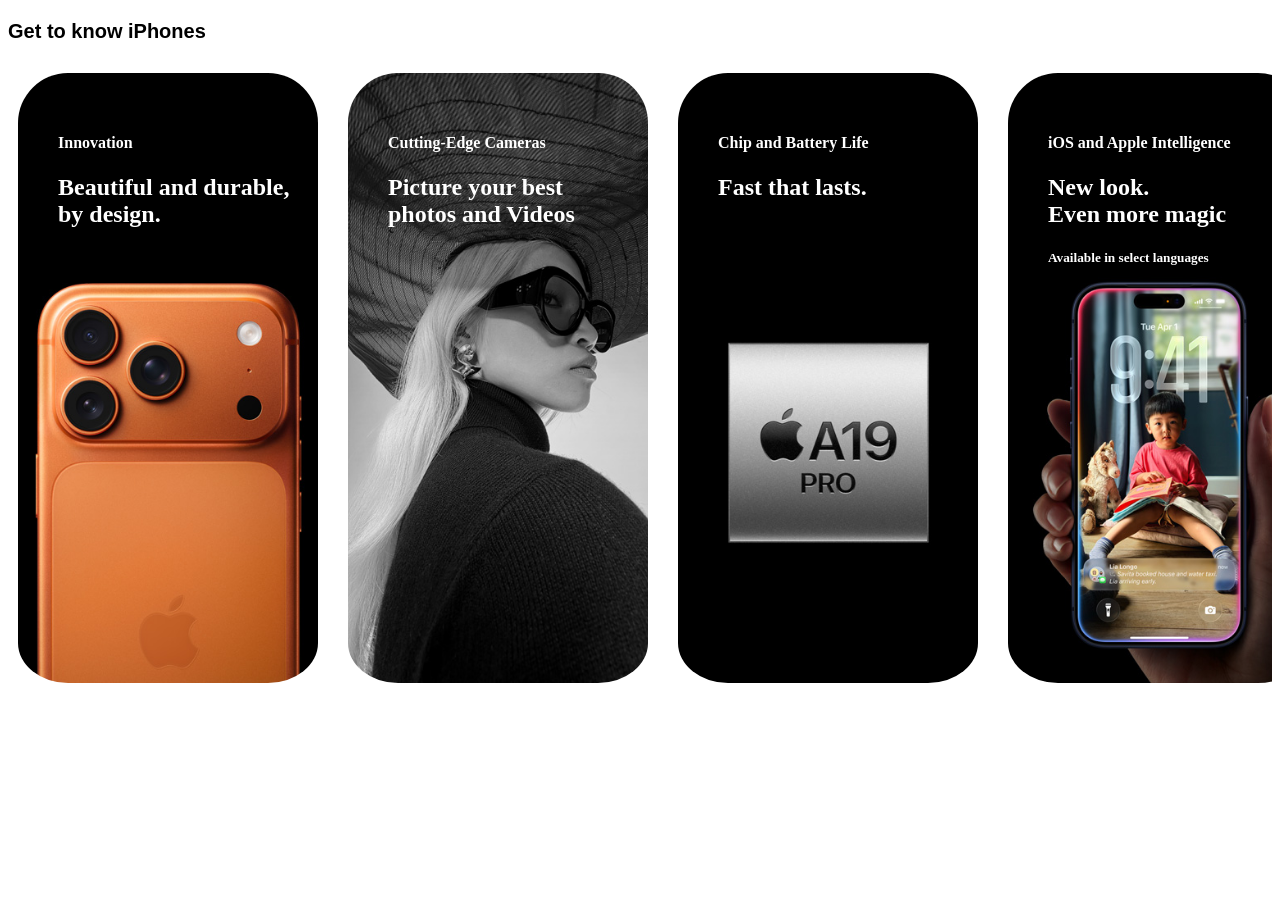
==== iphone.html @ 5aed3d46 "iPhone page done" ====
<!DOCTYPE html>
<html lang="en">
  <head>
    <meta charset="UTF-8" />
    <meta name="viewport" content="width=device-width, initial-scale=1.0" />
    <title>iPhone — Apple Nigeria</title>

    <!-- ⚠️ DO NOT TOUCH — Tech Lead manages this -->
    <link rel="stylesheet" href="base.css" />
    <link rel="stylesheet" href="navbar.css" />
    <link rel="stylesheet" href="iphone-hero.css" />
    <link rel="stylesheet" href="iphone-models.css" />
    <link rel="stylesheet" href="iphone-features.css" />
    <link rel="stylesheet" href="footer.css" />
    <link rel="stylesheet" href="iphone-grid(simon).css">
  </head>
  <body>

    <!-- ================================================
      DEV 1 — NAVBAR - Wisdom
      HTML: here inside <header class="navbar">
      CSS:  navbar.css
      NOTE: Copy your finished HTML from index.html
    ================================================ -->
    <header class="navbar">
      <!-- DEV 1 PUT YOUR HTML HERE -->
    </header>


    <main>

      <!-- ================================================
        DEV 2 — IPHONE HERO - Joshua
        HTML: here inside <section class="iphone-hero">
        CSS:  iphone-hero.css
        NOTE: iPhone title, product image, buy/learn more CTA
      ================================================ -->
      <section class="iphone-hero">
        <!-- DEV 2 PUT YOUR HTML HERE -->
      </section>


      <!-- ================================================
        DEV 3 — IPHONE MODELS - Jerrie
        HTML: here inside <section class="iphone-models">
        CSS:  iphone-models.css
        NOTE: iPhone 16, 16 Plus, 16 Pro, 16 Pro Max cards
      ================================================ -->
      <section class="iphone-models">
        <!-- DEV 3 PUT YOUR HTML HERE -->
      </section>


      <!-- ================================================
        DEV 4 — IPHONE FEATURES - Simon
        HTML: here inside <section class="iphone-features">
        CSS:  iphone-features.css
        NOTE: Camera, A18 chip, battery life highlights
      ================================================ -->
      <!-- <section class="iphone-features"> -->
        <!-- DEV 4 PUT YOUR HTML HERE -->
           <p>Get to know iPhones</p>
    <div class="grid-container">

        <section class="iphone-section">
          
             <div class="card black">
        <div class="text">
          <h4>Innovation</h4>
          <h2>Beautiful and durable,<br>by design.</h2>
        </div>
        <img src="image/iphone 17.jpg">
        </div>
        <!-- card 2 -->
         <div class="card image-card">
            <div class="text-overlay">
                <h4>Cutting-Edge Cameras</h4>
                <h2>Picture your best <br> photos and Videos</h2>
            </div>
            <img src="image/camera__f389jji00bee_large.jpg" alt="photo">
         </div>
         <!-- card 3 -->
          <div class="card-black">
            <div class="text">
            <h4>Chip and Battery Life</h4>
            <h2>Fast that lasts.</h2>
            </div>
            <img src="image/chip__6hy1uruuluaa_large.jpg" alt="photo">
          </div>
          <!-- card 4 -->
           <div class="ios">
            <div class="text">
                <h4>iOS and Apple Intelligence</h4>
                <h2>New look.<br>Even more magic</h2>
                <h5>Available in select languages</h5>
            </div>
            <img src="image/ios__02vczxaa3siu_large.jpg" alt="photo">
           </div>
           <!-- card 5 -->
            <div class="env">
                <div class="text">
                    <h4>Environment</h4>
                    <h2> Designed with the<br>earth in mind.</h2>
                </div>
                <img src="image/environment__ct6r1r1bigsy_large.jpg" alt="photo">
            </div>
            <!-- card 6 -->
             <div class="privacy">
                <div class="text">
                    <h4>Privacy</h4>
                    <h2>Your data.<br>Just where you want it.</h2>
                </div>
                <img src="image/privacy__dd7zepyil6gm_large.jpg" alt="photo">
             </div>
        </section>
      <!-- </section> -->

    </main>


    <!-- ================================================
      DEV 5 — FOOTER - Abdul
      HTML: here inside <footer class="footer">
      CSS:  footer.css
      NOTE: Copy your finished HTML from index.html
    ================================================ -->
    <footer class="footer">
      <!-- DEV 5 PUT YOUR HTML HERE -->
    </footer>

  </body>
</html>
---- iphone-grid(simon).css ----
.iphone-section {
  display: grid;
  grid-auto-flow: column;
  grid-auto-columns: 300px;
  gap: 30px;
  padding: 10px;
  overflow-x: auto;
}


img {
    display: grid;
    border: 50px;
    border-radius: 50px;
    padding-bottom: 10px;

}
.card,
.card-black,
.image-card,
.ios,
.env,
.privacy {
  position: relative;   
  border-radius: 30px;
  overflow: hidden;
}

.card img,
.card-black img,
.image-card img,
.ios img,
.env img,
.privacy img {
  width: 100%;
  height: 100%;
  object-fit: cover;
  display: block;
}

.text,
.text-overlay {
  position: absolute;
  top: 40px;
  left: 40px;
  color: white;   
  z-index: 2;
}
p {
  font-family: 'Segoe UI', Tahoma, Geneva, Verdana, sans-serif;
  font-weight: bolder;
  font-size: 20px;
}
.A{
  border-radius: 0%;
  height: 500px;
  width: 450px;
  display: grid;
 
}
button{
  background-color: blue;
  color: white;
  border-radius: 10px;
  /* padding-right: 10px; */
  /* padding-left: 10px; */
}
button:hover{
  color:white;
  background-color: red;
  cursor: pointer;
}


.iphone {
  display: grid;
  grid-template-columns: repeat(2, 1fr);
  gap: 20px;
  padding: 20px;
  background: #f5f5f7;
}
.write-up {
  background: black;
  color: #fff;
  text-align: center;
  padding: 60px 20px 0;
  display: flex;
  flex-direction: column;
  justify-content: space-between;
  min-height: 500px;
  overflow: hidden;
}


.write-up h1 {
  font-size: 38px;
  font-weight: 600;
  margin-bottom: 10px;
}


.write-up p {
  font-size: 18px;
  color: white;
  margin-bottom: 20px;
}


.write-up button {
  background: blue;
  color:white;
  border: none;
  /* padding: 10px 10px; */
  border-radius: 25px;
  font-size: 15px;
  cursor: pointer;
  /* margin-bottom: 30px; */
}

.write-up button:hover {
  background: #005bb5;
}


.A {
  width: 100%;
  object-fit: contain;
}
.C{
  display: grid;
  grid-template-columns: repeat(2, 1fr);
  gap: 20px;
  /* padding: 20px; */
  background: white;
  border-radius: 0%;
  background-color: white;
}
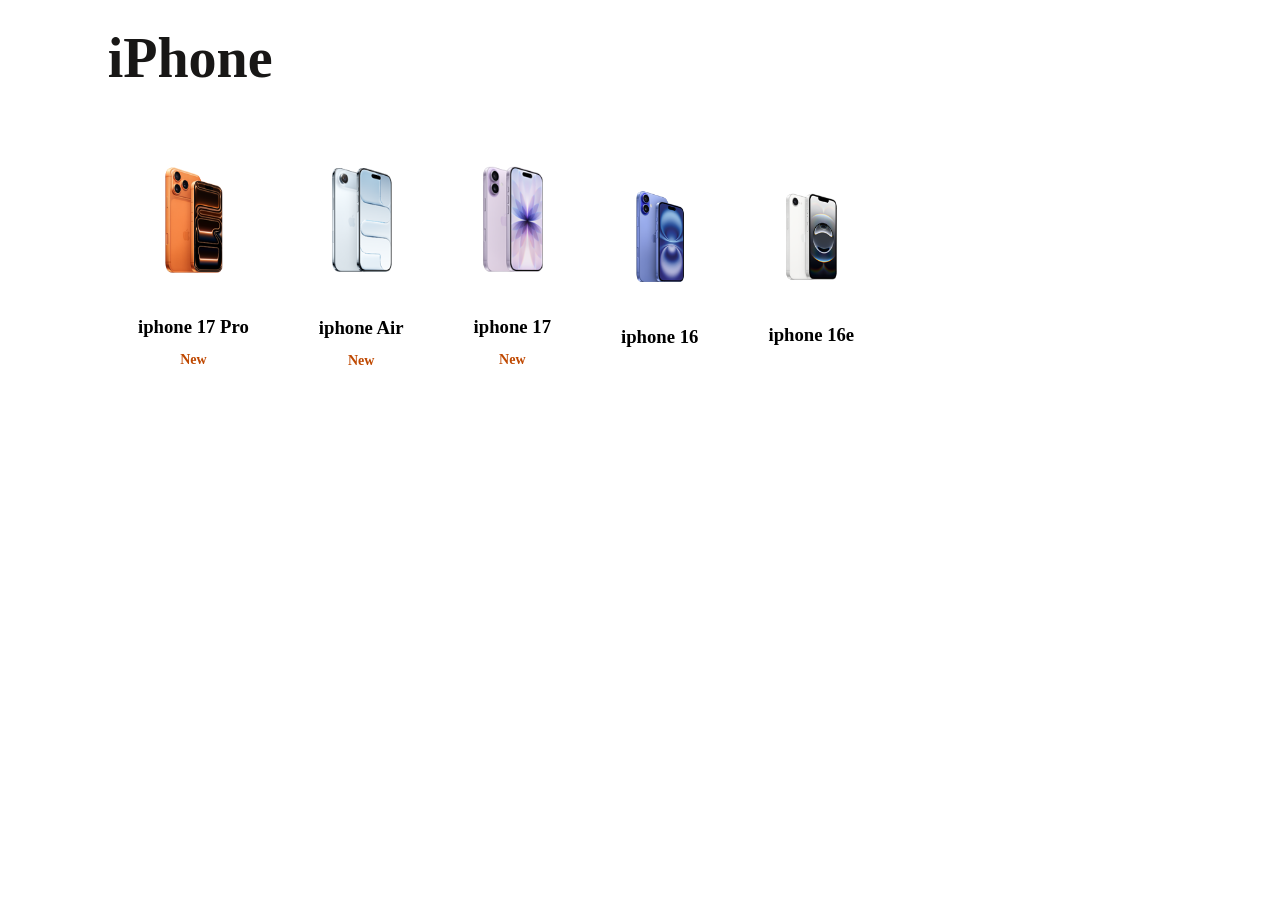
==== commit 61071b8d: "added index.html and iphone.html" ====
--- a/iphone.html
+++ b/iphone.html
@@ -12,7 +12,6 @@
     <link rel="stylesheet" href="iphone-models.css" />
     <link rel="stylesheet" href="iphone-features.css" />
     <link rel="stylesheet" href="footer.css" />
-    <link rel="stylesheet" href="iphone-grid(simon).css">
   </head>
   <body>
 
@@ -37,6 +36,42 @@
       ================================================ -->
       <section class="iphone-hero">
         <!-- DEV 2 PUT YOUR HTML HERE -->
+            <h1 id="header-title">
+                iPhone
+            </h1>
+        </section>
+
+         <section class="section">
+        <div class="container">
+        
+        <div class="Iphone">
+        <img src="nav_iphone_17pro__d60uog2c064i_large_2x.png" alt="iphone 17pr0" class="img" width="63">
+         <h3 class="iphone-name"> iphone 17 Pro</h3>
+         <p class="model"> New</p>
+        </div>
+
+        <div class="Iphone">
+        <img src="nav_iphone_air__17.png" alt="iphone Air" class="img" width="63">
+        <h3 class="iphone-name"> iphone Air </h3>
+        <p class="model"> New</p>
+        </div>
+
+        <div class="Iphone">
+         <img src="nav_iphone_17__ffxyxejeezqm_large_2x.png" alt="iphone 17" class="img" width="63">
+         <h3 class="iphone-name"> iphone 17</h3>
+         <p class="model">New</p>
+        </div>
+
+        <div class="Iphone">
+         <img src="nav_iphone_16__kcscr25z9num_large_2x.png" alt="iphone 16" class="img" width=50">
+        <h3 class="iphone-name"> iphone 16 </h3>
+        </div>
+         
+        <div class="Iphone">
+        <img src="nav_iphone_16e__3qxl86zrk0yq_large_2x.png" alt="iphone 16e" class="img" width="53">
+        <h3 class="iphone-name"> iphone 16e</h3>
+      
+        </div>
       </section>
 
 
@@ -57,63 +92,9 @@
         CSS:  iphone-features.css
         NOTE: Camera, A18 chip, battery life highlights
       ================================================ -->
-      <!-- <section class="iphone-features"> -->
+      <section class="iphone-features">
         <!-- DEV 4 PUT YOUR HTML HERE -->
-           <p>Get to know iPhones</p>
-    <div class="grid-container">
-
-        <section class="iphone-section">
-          
-             <div class="card black">
-        <div class="text">
-          <h4>Innovation</h4>
-          <h2>Beautiful and durable,<br>by design.</h2>
-        </div>
-        <img src="image/iphone 17.jpg">
-        </div>
-        <!-- card 2 -->
-         <div class="card image-card">
-            <div class="text-overlay">
-                <h4>Cutting-Edge Cameras</h4>
-                <h2>Picture your best <br> photos and Videos</h2>
-            </div>
-            <img src="image/camera__f389jji00bee_large.jpg" alt="photo">
-         </div>
-         <!-- card 3 -->
-          <div class="card-black">
-            <div class="text">
-            <h4>Chip and Battery Life</h4>
-            <h2>Fast that lasts.</h2>
-            </div>
-            <img src="image/chip__6hy1uruuluaa_large.jpg" alt="photo">
-          </div>
-          <!-- card 4 -->
-           <div class="ios">
-            <div class="text">
-                <h4>iOS and Apple Intelligence</h4>
-                <h2>New look.<br>Even more magic</h2>
-                <h5>Available in select languages</h5>
-            </div>
-            <img src="image/ios__02vczxaa3siu_large.jpg" alt="photo">
-           </div>
-           <!-- card 5 -->
-            <div class="env">
-                <div class="text">
-                    <h4>Environment</h4>
-                    <h2> Designed with the<br>earth in mind.</h2>
-                </div>
-                <img src="image/environment__ct6r1r1bigsy_large.jpg" alt="photo">
-            </div>
-            <!-- card 6 -->
-             <div class="privacy">
-                <div class="text">
-                    <h4>Privacy</h4>
-                    <h2>Your data.<br>Just where you want it.</h2>
-                </div>
-                <img src="image/privacy__dd7zepyil6gm_large.jpg" alt="photo">
-             </div>
-        </section>
-      <!-- </section> -->
+      </section>
 
     </main>
 
--- a/iphone-hero.css
+++ b/iphone-hero.css
@@ -0,0 +1,33 @@
+
+.container{
+  display: flex;
+  gap: 70px;
+  align-items: center;
+  text-align: center;
+  padding-left: 130px;
+  padding-right: 50px;
+}
+
+p{
+  color: #BF4800;
+  font-weight:  bold;
+  font-size: 14px;
+}
+
+ img{
+    margin-bottom: 20px;
+ }
+
+ h3{
+  margin-bottom: 10px;
+ }
+
+ h1{
+  color: rgb(24, 23, 22);
+  padding-bottom: 50px;
+ }
+ #header-title {
+  font-size: 56px;
+  line-height: 60px;
+  font-weight: 600;
+  margin: 0.5em 1.78em;
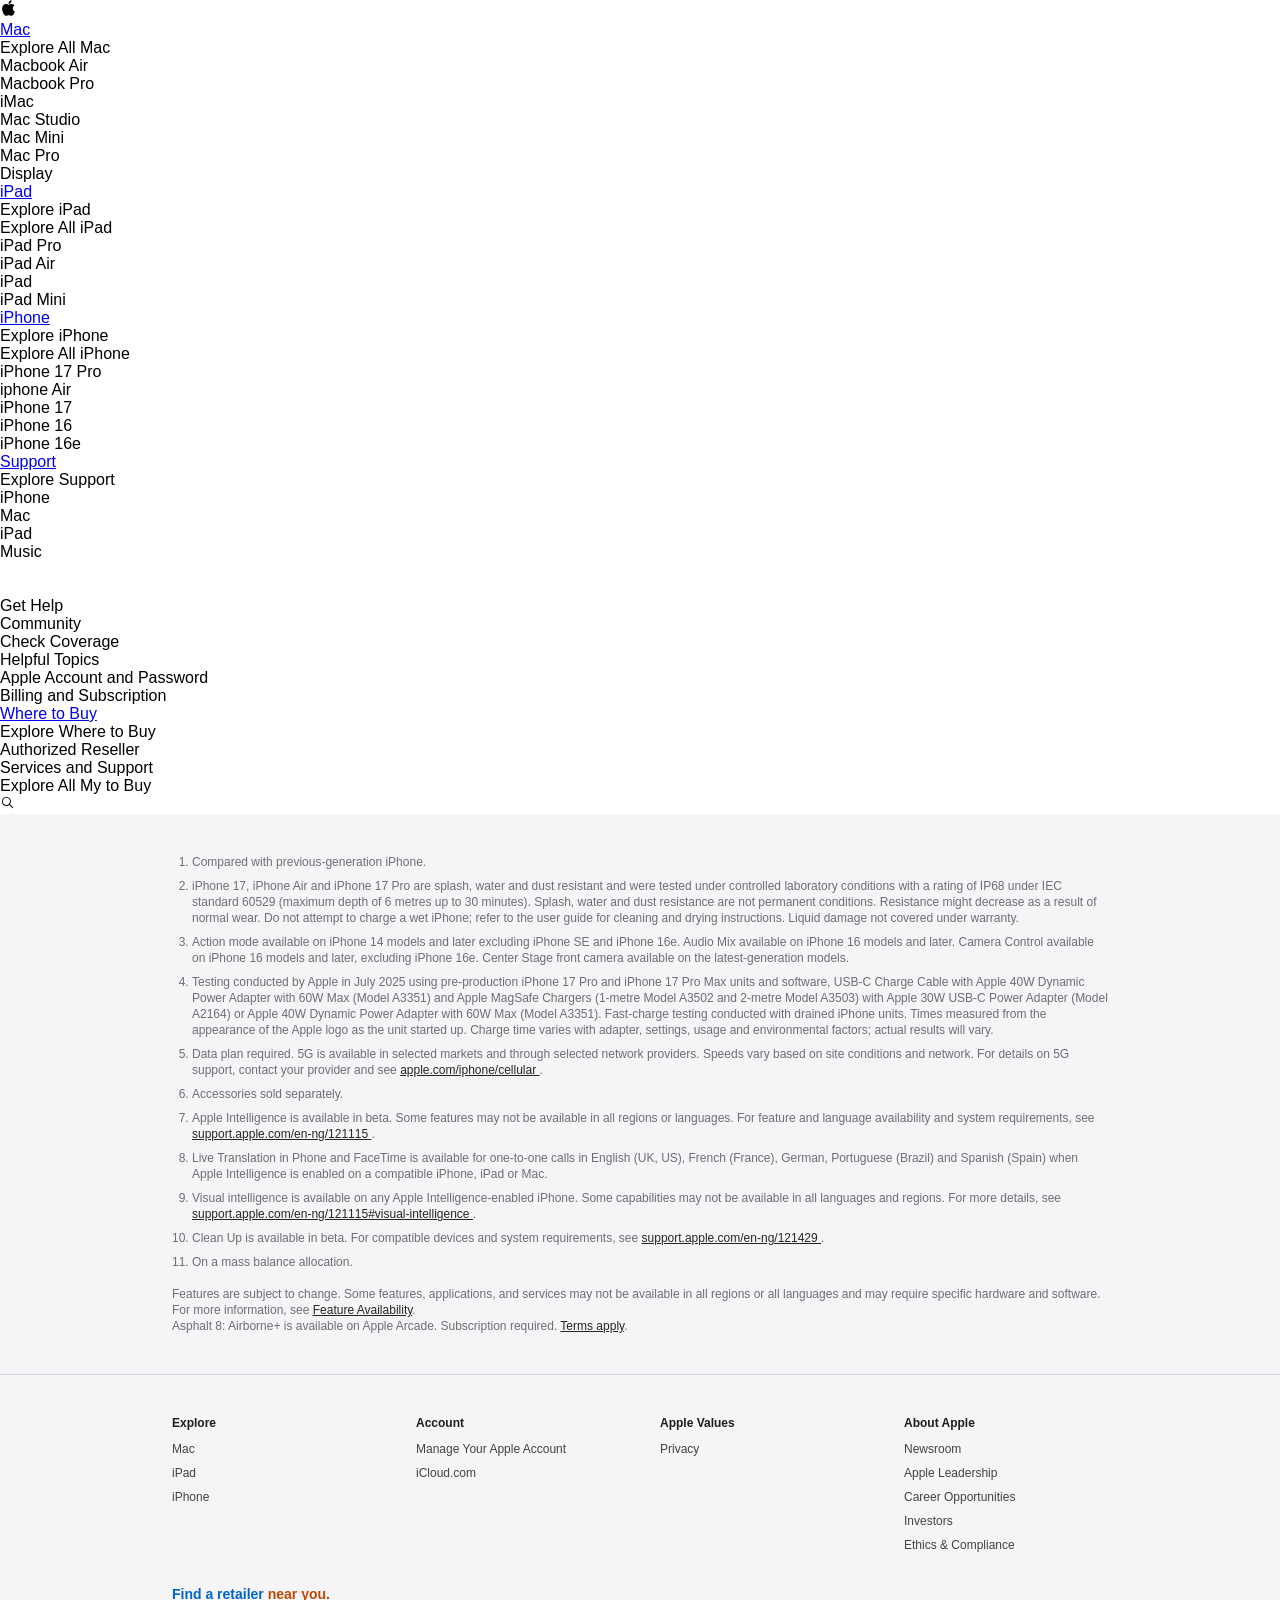
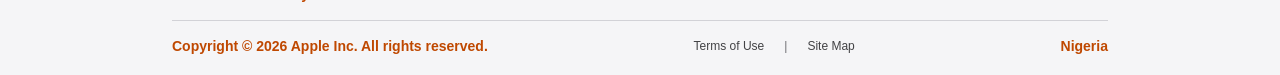
==== commit bd1054dc: "Merge pull request #2 from denolavicky/footer-page Footer page" ====
--- a/iphone.html
+++ b/iphone.html
@@ -21,8 +21,98 @@
       CSS:  navbar.css
       NOTE: Copy your finished HTML from index.html
     ================================================ -->
-    <header class="navbar">
+    <header>
       <!-- DEV 1 PUT YOUR HTML HERE -->
+      <nav class="navbar">
+        <div class="navContainer">
+          <ul class="nav--List">
+            <li class="apple-drop">
+              <a href="index.html">
+                <svg class="icon" xmlns="http://www.w3.org/2000/svg" x="0px" y="0px" width="17" height="17"
+                  viewBox="0 0 30 30">
+                  <path
+                    d="M25.565,9.785c-0.123,0.077-3.051,1.702-3.051,5.305c0.138,4.109,3.695,5.55,3.756,5.55 c-0.061,0.077-0.537,1.963-1.947,3.94C23.204,26.283,21.962,28,20.076,28c-1.794,0-2.438-1.135-4.508-1.135 c-2.223,0-2.852,1.135-4.554,1.135c-1.886,0-3.22-1.809-4.4-3.496c-1.533-2.208-2.836-5.673-2.882-9 c-0.031-1.763,0.307-3.496,1.165-4.968c1.211-2.055,3.373-3.45,5.734-3.496c1.809-0.061,3.419,1.242,4.523,1.242 c1.058,0,3.036-1.242,5.274-1.242C21.394,7.041,23.97,7.332,25.565,9.785z M15.001,6.688c-0.322-1.61,0.567-3.22,1.395-4.247 c1.058-1.242,2.729-2.085,4.17-2.085c0.092,1.61-0.491,3.189-1.533,4.339C18.098,5.937,16.488,6.872,15.001,6.688z">
+                  </path>
+                </svg></a>
+            </li>
+      
+            <li class="mac-drop">
+              <a href="mac.html" class="icon2">Mac</a>
+              <ul class="dropdown--mac">
+                <li class="explore">Explore All Mac</li>
+                <li>Macbook Air</li>
+                <li>Macbook Pro</li>
+                <li>iMac</li>
+                <li>Mac Studio</li>
+                <li>Mac Mini</li>
+                <li>Mac Pro</li>
+                <li>Display</li>
+              </ul>
+            </li>
+            <li class="ipad-drop">
+              <a href="ipad.html" class="icon2">iPad</a>
+              <ul class="dropdown--ipad">
+                <li class="explore">Explore iPad</li>
+                <li>Explore All iPad</li>
+                <li>iPad Pro</li>
+                <li>iPad Air</li>
+                <li>iPad</li>
+                <li>iPad Mini</li>
+              </ul>
+            </li>
+            <li class="iphone-drop">
+              <a href="iphone.html" class="icon2">iPhone</a>
+              <ul class="dropdown--iphone">
+                <li class="explore">Explore iPhone</li>
+                <li>Explore All iPhone</li>
+                <li>iPhone 17 Pro</li>
+                <li>iphone Air</li>
+                <li>iPhone 17</li>
+                <li>iPhone 16</li>
+                <li>iPhone 16e</li>
+              </ul>
+            </li>
+            <li class="support-drop">
+              <a href="support.html" class="icon2">Support</a>
+      
+              <div class="dropdown-wrap">
+      
+                <ul class="dropdown--support">
+                  <li class="explore">Explore Support</li>
+                  <li>iPhone</li>
+                  <li>Mac</li>
+                  <li>iPad</li>
+                  <li>Music</li><br><br>
+                  <li class="explore">Get Help</li>
+                  <li>Community</li>
+                  <li>Check Coverage</li>
+                  <li>Helpful Topics</li>
+                  <li>Apple Account and Password</li>
+                  <li>Billing and Subscription</li>
+                </ul>
+              </div>
+      
+            </li>
+            <li class="where-drop">
+              <a href="where to buy.html" class="icon2">Where to Buy</a>
+              <ul class="dropdown--where">
+                <li class="explore">Explore Where to Buy</li>
+                <li>Authorized Reseller</li>
+                <li>Services and Support</li>
+                <li>Explore All My to Buy</li>
+              </ul>
+            </li>
+            <li><a href="#search">
+                <svg class="icon" xmlns="http://www.w3.org/2000/svg" x="0px" y="0px" width="15" height="15"
+                  viewBox="0 0 48 48">
+                  <path
+                    d="M 20.5 6 C 12.509634 6 6 12.50964 6 20.5 C 6 28.49036 12.509634 35 20.5 35 C 23.956359 35 27.133709 33.779044 29.628906 31.75 L 39.439453 41.560547 A 1.50015 1.50015 0 1 0 41.560547 39.439453 L 31.75 29.628906 C 33.779044 27.133709 35 23.956357 35 20.5 C 35 12.50964 28.490366 6 20.5 6 z M 20.5 9 C 26.869047 9 32 14.130957 32 20.5 C 32 23.602612 30.776198 26.405717 28.791016 28.470703 A 1.50015 1.50015 0 0 0 28.470703 28.791016 C 26.405717 30.776199 23.602614 32 20.5 32 C 14.130953 32 9 26.869043 9 20.5 C 9 14.130957 14.130953 9 20.5 9 z">
+                  </path>
+                </svg>
+              </a></li>
+          </ul>
+        </div>
+      </nav>
     </header>
 
 
@@ -36,42 +126,6 @@
       ================================================ -->
       <section class="iphone-hero">
         <!-- DEV 2 PUT YOUR HTML HERE -->
-            <h1 id="header-title">
-                iPhone
-            </h1>
-        </section>
-
-         <section class="section">
-        <div class="container">
-        
-        <div class="Iphone">
-        <img src="nav_iphone_17pro__d60uog2c064i_large_2x.png" alt="iphone 17pr0" class="img" width="63">
-         <h3 class="iphone-name"> iphone 17 Pro</h3>
-         <p class="model"> New</p>
-        </div>
-
-        <div class="Iphone">
-        <img src="nav_iphone_air__17.png" alt="iphone Air" class="img" width="63">
-        <h3 class="iphone-name"> iphone Air </h3>
-        <p class="model"> New</p>
-        </div>
-
-        <div class="Iphone">
-         <img src="nav_iphone_17__ffxyxejeezqm_large_2x.png" alt="iphone 17" class="img" width="63">
-         <h3 class="iphone-name"> iphone 17</h3>
-         <p class="model">New</p>
-        </div>
-
-        <div class="Iphone">
-         <img src="nav_iphone_16__kcscr25z9num_large_2x.png" alt="iphone 16" class="img" width=50">
-        <h3 class="iphone-name"> iphone 16 </h3>
-        </div>
-         
-        <div class="Iphone">
-        <img src="nav_iphone_16e__3qxl86zrk0yq_large_2x.png" alt="iphone 16e" class="img" width="53">
-        <h3 class="iphone-name"> iphone 16e</h3>
-      
-        </div>
       </section>
 
 
@@ -105,8 +159,148 @@
       CSS:  footer.css
       NOTE: Copy your finished HTML from index.html
     ================================================ -->
-    <footer class="footer">
+
       <!-- DEV 5 PUT YOUR HTML HERE -->
+       <section class="iphone-legal">
+   <!-- Legal / Footnotes Section Text -->
+    <div class="legal-container">
+      <ol class="legal-list">
+      <li> Compared with previous-generation iPhone.</li>
+
+      <li>
+        iPhone 17, iPhone Air and iPhone 17 Pro are splash, water and dust resistant
+        and were tested under controlled laboratory conditions with a rating of IP68
+        under IEC standard 60529 (maximum depth of 6 metres up to 30 minutes).
+        Splash, water and dust resistance are not permanent conditions.
+        Resistance might decrease as a result of normal wear.
+        Do not attempt to charge a wet iPhone; refer to the user guide for cleaning
+        and drying instructions. Liquid damage not covered under warranty.
+        </li> 
+
+        <li> 
+       Action mode available on iPhone 14 models and later excluding iPhone SE and iPhone 16e. 
+      Audio Mix available on iPhone 16 models and later. Camera Control available on iPhone 16 
+      models and later, excluding iPhone 16e. Center Stage front camera available on the latest‑generation models.
+        </li>
+
+      <li>
+         Testing conducted by Apple in July 2025 using pre‑production iPhone 17 Pro and 
+        iPhone 17 Pro Max units and software, USB‑C Charge Cable with Apple 40W Dynamic Power 
+        Adapter with 60W Max (Model A3351) and Apple MagSafe Chargers (1‑metre Model A3502 and 2‑metre Model A3503) 
+        with Apple 30W USB‑C Power Adapter (Model A2164) or Apple 40W Dynamic Power Adapter with 60W Max (Model A3351). 
+        Fast‑charge testing conducted with drained iPhone units. Times measured from the appearance of the Apple logo 
+        as the unit started up. Charge time varies with adapter, settings, usage and environmental factors; actual results will vary.
+      </li>
+
+      <li>
+         Data plan required. 5G is available in selected markets and through selected network providers. 
+        Speeds vary based on site conditions and network. For details on 5G support, contact your provider and see 
+        <a href="https://www.apple.com/iphone/cellular/" target="_blank"> 
+          apple.com/iphone/cellular
+          </a>.
+          </li>     
+
+      <li> Accessories sold separately.</li>
+
+      <li> Apple Intelligence is available in beta. Some features may not be available in all regions
+         or languages. For feature and language availability and system requirements, see 
+         <a href="https://www.support.apple.com/en-ng/121115/" target="_blank"> 
+         support.apple.com/en-ng/121115
+         </a>.
+        </li>
+
+      <li> Live Translation in Phone and FaceTime is available  for one-to-one calls in English (UK, US), 
+        French (France), German, Portuguese (Brazil) and Spanish (Spain) when Apple Intelligence is enabled on a compatible iPhone, iPad or Mac.</li>
+
+      <li> Visual intelligence is available on any Apple Intelligence-enabled iPhone. 
+        Some capabilities may not be available in all languages and regions. For more details, see 
+        <a href="https://www.support.apple.com/en-ng/121115#visual-intelligence/" target="_blank">
+        support.apple.com/en-ng/121115#visual-intelligence
+        </a>.
+        </li>
+
+      <li> Clean Up is available in beta.  For compatible devices and system requirements, see 
+        <a href="https://www.support.apple.com/en-ng/121429/" target="_blank">
+        support.apple.com/en-ng/121429
+        </a>.
+        </li>
+
+      <li> On a mass balance allocation.</li>
+    </ol>
+  <dl>
+    <dt>
+       Features are subject to change. Some features, applications, and services may not be available 
+      in all regions or all languages and may require specific hardware and software. For more information, see 
+      <a href="https://www.apple.com/ios/feature-availability/#apple-wallet-apple-pay">Feature&nbsp;Availability</a>.   
+    </dt>
+    <dt> 
+      Asphalt 8: Airborne+ is available on Apple Arcade.  Subscription required. 
+      <a href="https://www.apple.com/apple-arcade/">Terms apply</a>.
+    </dt>
+  </dl>
+  </div>
+</section>
+
+<footer class="apple-footer">
+   <!-- footer columns -->
+  <div class="footer-container">
+
+    <div class="footer-links">
+
+    <div class="footer-column">
+      <h4>Explore</h4>
+      <ul>
+        <li><a href="#">Mac</a></li>
+        <li><a href="#">iPad</a></li>
+        <li><a href="#">iPhone</a></li>
+      </ul>
+    </div>
+
+    <div class="footer-column">
+      <h4>Account</h4>
+      <ul>
+        <li><a href="#">Manage Your Apple Account</a></li>
+        <li><a href="#">iCloud.com</a></li>
+      </ul>
+    </div>
+
+    <div class="footer-column">
+      <h4>Apple Values</h4>
+      <ul>
+        <li><a href="#">Privacy</a></li>
+      </ul>
+    </div>
+
+    <div class="footer-column">
+      <h4>About Apple</h4>
+      <ul>
+      <li><a href="#">Newsroom</a></li>
+      <li><a href="#">Apple Leadership</a></li>
+      <li><a href="#">Career Opportunities</a></li>
+      <li><a href="#">Investors</a></li>
+      <li><a href="#">Ethics & Compliance</a></li>
+      </ul>
+    </div>
+
+  </div>
+
+  <div class="footer-retailer">
+    <p><a href="https://locate.apple.com/ng/en/">Find a retailer</a> near you.</p>
+  </div>
+    <hr>
+
+    <div class="footer-bottom">
+      <p>Copyright © 2026 Apple Inc. All rights reserved.</p>
+        <div class="footer-legal-links">
+          <a href="#">Terms of Use</a>
+          <span> | </span>
+          <a href="#">Site Map</a>
+        </div>
+
+        <p>Nigeria</p>      
+    </div>
+
+  </div>
     </footer>
 
   </body>
--- a/footer.css
+++ b/footer.css
@@ -0,0 +1,221 @@
+/* ================================
+   APPLE FOOTER (Nigeria Version)
+================================ */
+
+.apple-footer {
+  background-color: #f5f5f7;
+  color: #6e6e73;
+  font-family: -apple-system, BlinkMacSystemFont, "SF Pro Text",
+    "SF Pro Display", "Helvetica Neue", Helvetica, Arial, sans-serif;
+  font-size: 12px;
+  line-height: 1.33337;
+  font-weight: 400;
+  padding: 40px 0 20px;
+}
+
+.footer-container {
+  max-width: 1024px;
+  margin: 0 auto;
+  padding: 0 22px;
+}
+
+/* ================================
+   TOP LINK COLUMNS
+================================ */
+
+.footer-links {
+  display: grid;
+  grid-template-columns: repeat(4, 1fr);
+  column-gap: 40px;
+  margin-bottom: 24px;
+}
+
+.footer-column h4 {
+  font-size: 12px;
+  font-weight: 600;
+  color: #1d1d1f;
+  margin-bottom: 10px;
+}
+
+.footer-column ul {
+  list-style: none;
+  padding: 0;
+  margin: 0;
+}
+
+.footer-column li {
+  margin-bottom: 8px;
+}
+
+.footer-column a {
+  text-decoration: none;
+  color: #424245;
+  transition: color 0.2s ease;
+}
+
+.footer-column a:hover {
+  text-decoration: underline;
+}
+
+/* ================================
+   RETAILER ROW
+================================ */
+
+.footer-retailer {
+  font-size: 12px;
+  margin-bottom: 16px;
+}
+
+.footer-retailer a {
+  color: #0066cc; 
+  text-decoration: none;
+}
+
+.footer-retailer a:hover {
+  text-decoration: underline;
+}
+
+/* ================================
+   DIVIDER
+================================ */
+
+.apple-footer hr {
+  border: none;
+  border-top: 1px solid #d2d2d7;
+  margin: 16px 0;
+}
+
+/* ================================
+   BOTTOM LEGAL ROW
+================================ */
+
+.footer-bottom {
+  display: flex;
+  align-items: center;
+  justify-content: space-between;
+  font-size: 12px;
+}
+
+.footer-legal-links {
+  display: flex;
+  gap: 20px;
+}
+
+.footer-legal-links a {
+  color: #424245;
+  text-decoration: none;
+}
+
+.footer-legal-links a:hover {
+  text-decoration: underline;
+}
+
+.footer-bottom p {
+  margin: 0;
+}
+
+.apple-footer {
+  background: #f5f5f7;
+  width: 100%;
+}
+
+.footer-container {
+  max-width: 980px;   
+  margin: 0 auto;
+  padding: 0 22px;
+}
+
+
+/* ================================
+   IPHONE PAGE FOOTER (Nigeria Version)
+================================ */
+
+
+/* legal information/Footnotes Section and disclaimers. */
+  /* RESET */
+
+  * {
+    margin: 0;
+    padding: 0;
+    box-sizing: border-box;
+  }
+
+  body {
+  margin: 0;
+  font-family: -apple-system, BlinkMacSystemFont, "SF Pro Text",
+               "SF Pro Icons", "Helvetica Neue", Helvetica, Arial, sans-serif;
+  background: #ffffff;
+}
+
+/* LEGAL SECTION  */
+.iphone-legal {
+  background-color: #f5f5f7;
+  padding-top: 40px;
+  padding-bottom: 40px;
+  border-bottom: 1px solid #d2d2d7;
+  font-size: 12px;
+  line-height: 1.33337;
+  color: #6e6e73;
+}
+
+/* CENTER CONTAINER */
+.legal-container {
+  max-width: 980px;
+  margin: 0 auto;
+  padding-left: 22px;
+  padding-right: 22px;
+}
+
+/* ORDERED LIST */
+.legal-list {
+  margin: 0;
+  padding-left: 20px;
+}
+
+/* LIST ITEMS */
+.legal-list li {
+  margin-bottom: 8px;
+}
+
+/* LAST LIST ITEM */
+.legal-list li:last-child {
+  margin-bottom: 16px;
+}
+
+/* PARAGRAPHS AFTER LIST */
+.legal-extra {
+  margin-top: 8px;
+  margin-bottom: 1px;
+}
+
+/* LINKS */
+.iphone-legal a {
+  color: rgb(36, 37, 38);
+  text-decoration: underline;
+}
+
+.iphone-legal a:hover {
+  color: #004080;
+}
+
+/* ================================
+   RESPONSIVE
+================================ */
+
+@media (max-width: 768px) {
+
+  .footer-links {
+    grid-template-columns: 1fr;
+    row-gap: 24px;
+  }
+
+  .footer-bottom {
+    flex-direction: column;
+    align-items: flex-start;
+    gap: 10px;
+  }
+
+  .footer-legal-links {
+    gap: 12px;
+  }
+}
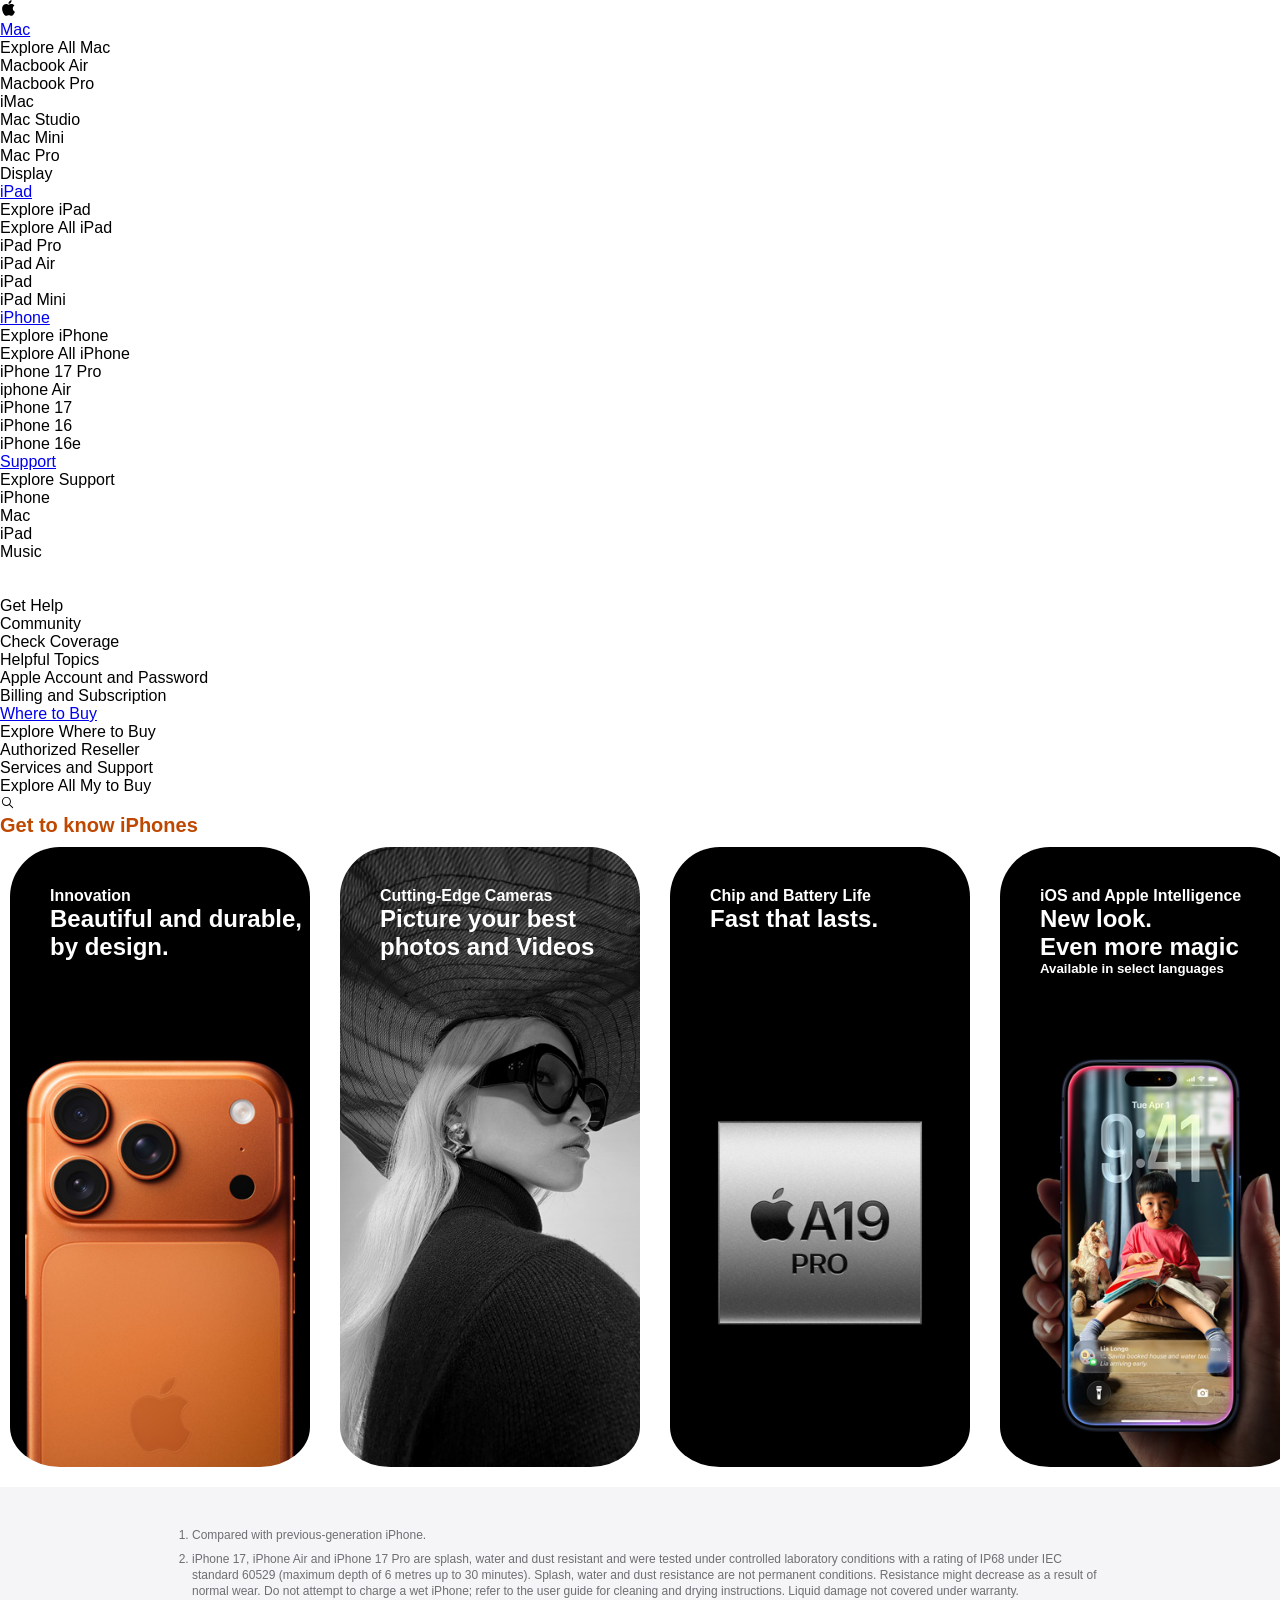
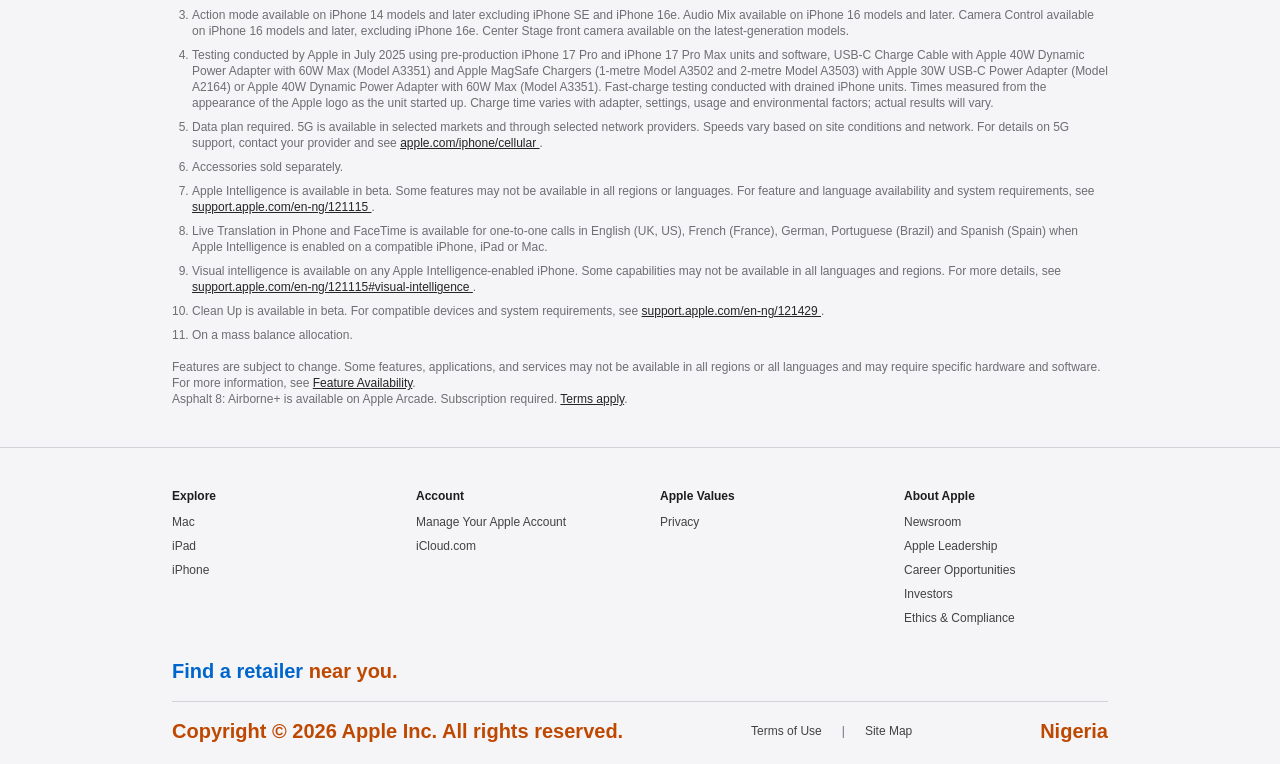
==== commit d6323c79: "Merge pull request #1 from denolavicky/iPhone_page iPhone page done" ====
--- a/iphone.html
+++ b/iphone.html
@@ -12,6 +12,7 @@
     <link rel="stylesheet" href="iphone-models.css" />
     <link rel="stylesheet" href="iphone-features.css" />
     <link rel="stylesheet" href="footer.css" />
+    <link rel="stylesheet" href="iphone-grid(simon).css">
   </head>
   <body>
 
@@ -146,9 +147,63 @@
         CSS:  iphone-features.css
         NOTE: Camera, A18 chip, battery life highlights
       ================================================ -->
-      <section class="iphone-features">
+      <!-- <section class="iphone-features"> -->
         <!-- DEV 4 PUT YOUR HTML HERE -->
-      </section>
+           <p>Get to know iPhones</p>
+    <div class="grid-container">
+
+        <section class="iphone-section">
+          
+             <div class="card black">
+        <div class="text">
+          <h4>Innovation</h4>
+          <h2>Beautiful and durable,<br>by design.</h2>
+        </div>
+        <img src="image/iphone 17.jpg">
+        </div>
+        <!-- card 2 -->
+         <div class="card image-card">
+            <div class="text-overlay">
+                <h4>Cutting-Edge Cameras</h4>
+                <h2>Picture your best <br> photos and Videos</h2>
+            </div>
+            <img src="image/camera__f389jji00bee_large.jpg" alt="photo">
+         </div>
+         <!-- card 3 -->
+          <div class="card-black">
+            <div class="text">
+            <h4>Chip and Battery Life</h4>
+            <h2>Fast that lasts.</h2>
+            </div>
+            <img src="image/chip__6hy1uruuluaa_large.jpg" alt="photo">
+          </div>
+          <!-- card 4 -->
+           <div class="ios">
+            <div class="text">
+                <h4>iOS and Apple Intelligence</h4>
+                <h2>New look.<br>Even more magic</h2>
+                <h5>Available in select languages</h5>
+            </div>
+            <img src="image/ios__02vczxaa3siu_large.jpg" alt="photo">
+           </div>
+           <!-- card 5 -->
+            <div class="env">
+                <div class="text">
+                    <h4>Environment</h4>
+                    <h2> Designed with the<br>earth in mind.</h2>
+                </div>
+                <img src="image/environment__ct6r1r1bigsy_large.jpg" alt="photo">
+            </div>
+            <!-- card 6 -->
+             <div class="privacy">
+                <div class="text">
+                    <h4>Privacy</h4>
+                    <h2>Your data.<br>Just where you want it.</h2>
+                </div>
+                <img src="image/privacy__dd7zepyil6gm_large.jpg" alt="photo">
+             </div>
+        </section>
+      <!-- </section> -->
 
     </main>
 
--- a/iphone-grid(simon).css
+++ b/iphone-grid(simon).css
@@ -0,0 +1,137 @@
+.iphone-section {
+  display: grid;
+  grid-auto-flow: column;
+  grid-auto-columns: 300px;
+  gap: 30px;
+  padding: 10px;
+  overflow-x: auto;
+}
+
+
+img {
+    display: grid;
+    border: 50px;
+    border-radius: 50px;
+    padding-bottom: 10px;
+
+}
+.card,
+.card-black,
+.image-card,
+.ios,
+.env,
+.privacy {
+  position: relative;   
+  border-radius: 30px;
+  overflow: hidden;
+}
+
+.card img,
+.card-black img,
+.image-card img,
+.ios img,
+.env img,
+.privacy img {
+  width: 100%;
+  height: 100%;
+  object-fit: cover;
+  display: block;
+}
+
+.text,
+.text-overlay {
+  position: absolute;
+  top: 40px;
+  left: 40px;
+  color: white;   
+  z-index: 2;
+}
+p {
+  font-family: 'Segoe UI', Tahoma, Geneva, Verdana, sans-serif;
+  font-weight: bolder;
+  font-size: 20px;
+}
+.A{
+  border-radius: 0%;
+  height: 500px;
+  width: 450px;
+  display: grid;
+ 
+}
+button{
+  background-color: blue;
+  color: white;
+  border-radius: 10px;
+  /* padding-right: 10px; */
+  /* padding-left: 10px; */
+}
+button:hover{
+  color:white;
+  background-color: red;
+  cursor: pointer;
+}
+
+
+.iphone {
+  display: grid;
+  grid-template-columns: repeat(2, 1fr);
+  gap: 20px;
+  padding: 20px;
+  background: #f5f5f7;
+}
+.write-up {
+  background: black;
+  color: #fff;
+  text-align: center;
+  padding: 60px 20px 0;
+  display: flex;
+  flex-direction: column;
+  justify-content: space-between;
+  min-height: 500px;
+  overflow: hidden;
+}
+
+
+.write-up h1 {
+  font-size: 38px;
+  font-weight: 600;
+  margin-bottom: 10px;
+}
+
+
+.write-up p {
+  font-size: 18px;
+  color: white;
+  margin-bottom: 20px;
+}
+
+
+.write-up button {
+  background: blue;
+  color:white;
+  border: none;
+  /* padding: 10px 10px; */
+  border-radius: 25px;
+  font-size: 15px;
+  cursor: pointer;
+  /* margin-bottom: 30px; */
+}
+
+.write-up button:hover {
+  background: #005bb5;
+}
+
+
+.A {
+  width: 100%;
+  object-fit: contain;
+}
+.C{
+  display: grid;
+  grid-template-columns: repeat(2, 1fr);
+  gap: 20px;
+  /* padding: 20px; */
+  background: white;
+  border-radius: 0%;
+  background-color: white;
+}
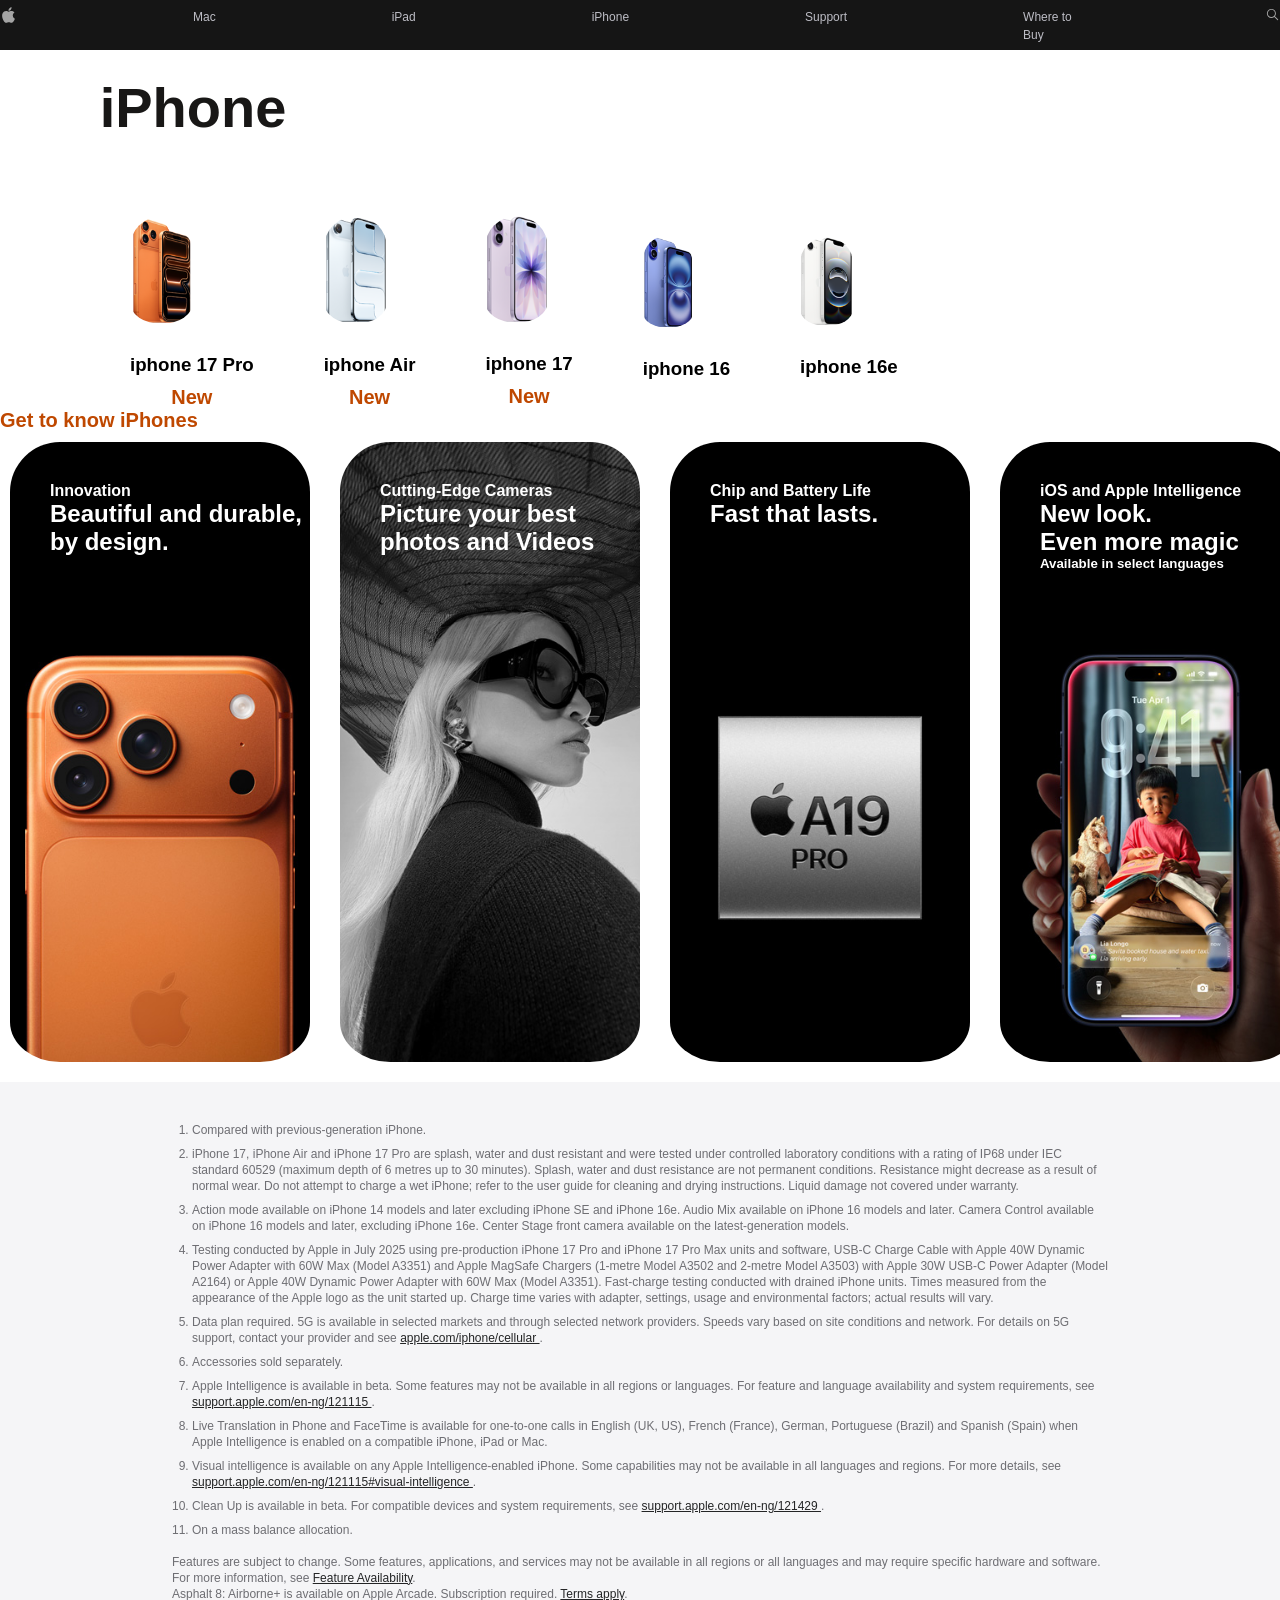
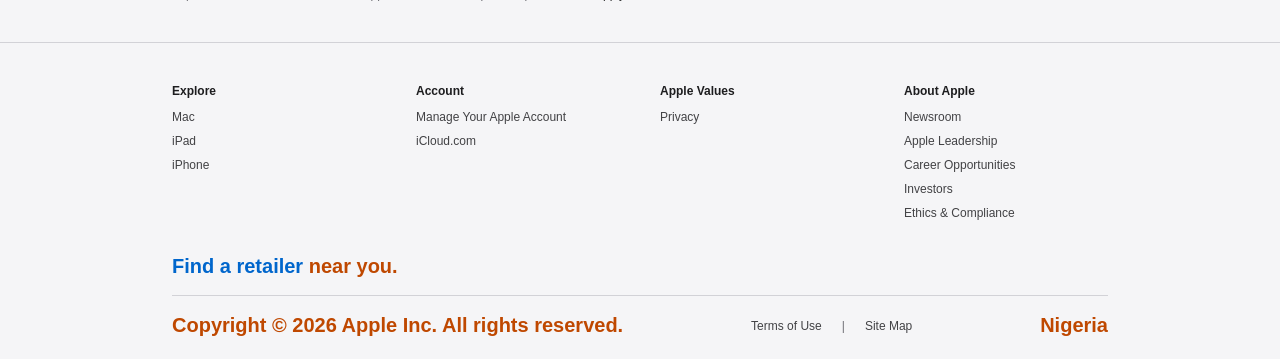
==== commit 533d69d4: "Merge branch 'main' into iphone.index" ====
--- a/iphone.html
+++ b/iphone.html
@@ -127,6 +127,42 @@
       ================================================ -->
       <section class="iphone-hero">
         <!-- DEV 2 PUT YOUR HTML HERE -->
+            <h1 id="header-title">
+                iPhone
+            </h1>
+        </section>
+
+         <section class="section">
+        <div class="container">
+        
+        <div class="Iphone">
+        <img src="nav_iphone_17pro__d60uog2c064i_large_2x.png" alt="iphone 17pr0" class="img" width="63">
+         <h3 class="iphone-name"> iphone 17 Pro</h3>
+         <p class="model"> New</p>
+        </div>
+
+        <div class="Iphone">
+        <img src="nav_iphone_air__17.png" alt="iphone Air" class="img" width="63">
+        <h3 class="iphone-name"> iphone Air </h3>
+        <p class="model"> New</p>
+        </div>
+
+        <div class="Iphone">
+         <img src="nav_iphone_17__ffxyxejeezqm_large_2x.png" alt="iphone 17" class="img" width="63">
+         <h3 class="iphone-name"> iphone 17</h3>
+         <p class="model">New</p>
+        </div>
+
+        <div class="Iphone">
+         <img src="nav_iphone_16__kcscr25z9num_large_2x.png" alt="iphone 16" class="img" width=50">
+        <h3 class="iphone-name"> iphone 16 </h3>
+        </div>
+         
+        <div class="Iphone">
+        <img src="nav_iphone_16e__3qxl86zrk0yq_large_2x.png" alt="iphone 16e" class="img" width="53">
+        <h3 class="iphone-name"> iphone 16e</h3>
+      
+        </div>
       </section>
 
 
--- a/navbar.css
+++ b/navbar.css
@@ -0,0 +1,243 @@
+* {
+  margin: 0;
+  padding: 0;
+  box-sizing: border-box;
+}
+
+header {
+  background: rgba(0, 0, 0, 0.9176470588);
+  position: sticky;
+  top: 0;
+  position: relative;
+  z-index: 1000;
+}
+
+.navbar {
+  width: 100%;
+  height: 50px;
+  display: flex;
+  align-items: center;
+}
+
+.nav--List {
+  display: flex;
+  list-style: none;
+  gap: 11em;
+  align-self: center;
+}
+
+.navbar ul li a {
+  text-decoration: none;
+  color: #bdbdc5;
+  font-size: 12px;
+  font-weight: 400;
+}
+
+.icon {
+  fill: #a4a4a4;
+  transition: fill 0.3s ease;
+  cursor: pointer;
+  font-size: 10px;
+}
+
+.icon:hover {
+  fill: rgb(255, 255, 255);
+}
+
+.icon2 {
+  fill: #a4a4a4;
+  transition: color 0.3s ease;
+  cursor: pointer;
+}
+
+.icon2:hover {
+  color: rgb(255, 255, 255);
+}
+
+.navContainer {
+  width: -moz-max-content;
+  width: max-content;
+  margin: 0 auto;
+  display: flex;
+  justify-content: center;
+}
+
+.dropdown--mac {
+  display: none;
+  position: absolute;
+  top: 50px;
+  left: 0;
+  width: 100%;
+  background-color: rgba(0, 0, 0, 0.9176470588);
+  color: #6e6e73;
+  padding: 3em 0;
+  font-size: 17px;
+}
+
+.dropdown--ipad {
+  display: none;
+  position: absolute;
+  top: 50px;
+  left: 0;
+  width: 100%;
+  background-color: rgba(0, 0, 0, 0.9176470588);
+  color: #6e6e73;
+  padding: 3.5em 0;
+  font-size: 17px;
+}
+
+.dropdown--iphone {
+  display: none;
+  position: absolute;
+  top: 50px;
+  left: 0;
+  width: 100%;
+  background-color: rgba(0, 0, 0, 0.9176470588);
+  color: #6e6e73;
+  padding: 3.5em 0;
+  font-size: 17px;
+}
+
+.dropdown--support {
+  display: none;
+  position: absolute;
+  top: 50px;
+  left: 0;
+  width: 100%;
+  background-color: rgba(0, 0, 0, 0.9176470588);
+  color: #6e6e73;
+  padding: 3.5em 0;
+  font-size: 17px;
+}
+
+.dropdown--where {
+  display: none;
+  position: absolute;
+  top: 50px;
+  left: 0;
+  width: 100%;
+  background-color: rgba(0, 0, 0, 0.9176470588);
+  color: #6e6e73;
+  padding: 3.5em 0;
+  font-size: 17px;
+}
+
+.dropdown-wrap {
+  max-width: 980px;
+  margin: 0 auto;
+  display: flex;
+}
+
+.mac-drop:hover .dropdown--mac {
+  display: block;
+}
+
+.ipad-drop:hover .dropdown--ipad {
+  display: block;
+}
+
+.iphone-drop:hover .dropdown--iphone {
+  display: block;
+}
+
+.support-drop:hover .dropdown--support {
+  display: block;
+}
+
+.where-drop:hover .dropdown--where {
+  display: block;
+}
+
+.dropdown--ipad li a {
+  color: #6e6e73;
+  text-decoration: none;
+}
+
+.dropdown--mac li a {
+  color: #6e6e73;
+  text-decoration: none;
+}
+
+.dropdown--ipad li:hover {
+  color: rgb(255, 255, 255);
+  cursor: pointer;
+}
+
+.dropdown--mac li:hover {
+  color: rgb(255, 255, 255);
+  cursor: pointer;
+}
+
+.dropdown--iphone li a {
+  color: #6e6e73;
+  text-decoration: none;
+}
+
+.dropdown--iphone li:hover {
+  color: rgb(255, 255, 255);
+  cursor: pointer;
+}
+
+.dropdown--support li a {
+  color: #6e6e73;
+  text-decoration: none;
+}
+
+.dropdown--support li:hover {
+  color: rgb(255, 255, 255);
+  cursor: pointer;
+}
+
+.dropdown--where li a {
+  color: #6e6e73;
+  text-decoration: none;
+}
+
+.dropdown--where li:hover {
+  color: rgb(255, 255, 255);
+  cursor: pointer;
+}
+
+.explore {
+  font-size: 9px;
+}
+
+#header-title {
+  font-size: 56px;
+  line-height: 60px;
+  font-weight: 600;
+  margin: 0.5em 1.78em;
+}
+
+@media screen and (max-width: 1200px) {
+  .navbar ul {
+    gap: 3em;
+  }
+}
+
+@media screen and (max-width: 768px) {
+  .navbar ul {
+    gap: 2em;
+  }
+}
+
+@media screen and (max-width: 480px) {
+  .navbar ul {
+    gap: 1em;
+  }
+}
+
+@media screen and (max-width: 360px) {
+  .navbar ul {
+    gap: 0.5em;
+  }
+}
+
+* {
+  margin: 0;
+  padding: 0;
+  box-sizing: border-box;
+  font-family: "SF Pro Text", -apple-system, BlinkMacSystemFont, "Segoe UI", Roboto, Helvetica, Arial, sans-serif;
+}
+
+/*# sourceMappingURL=styles.css.map */
